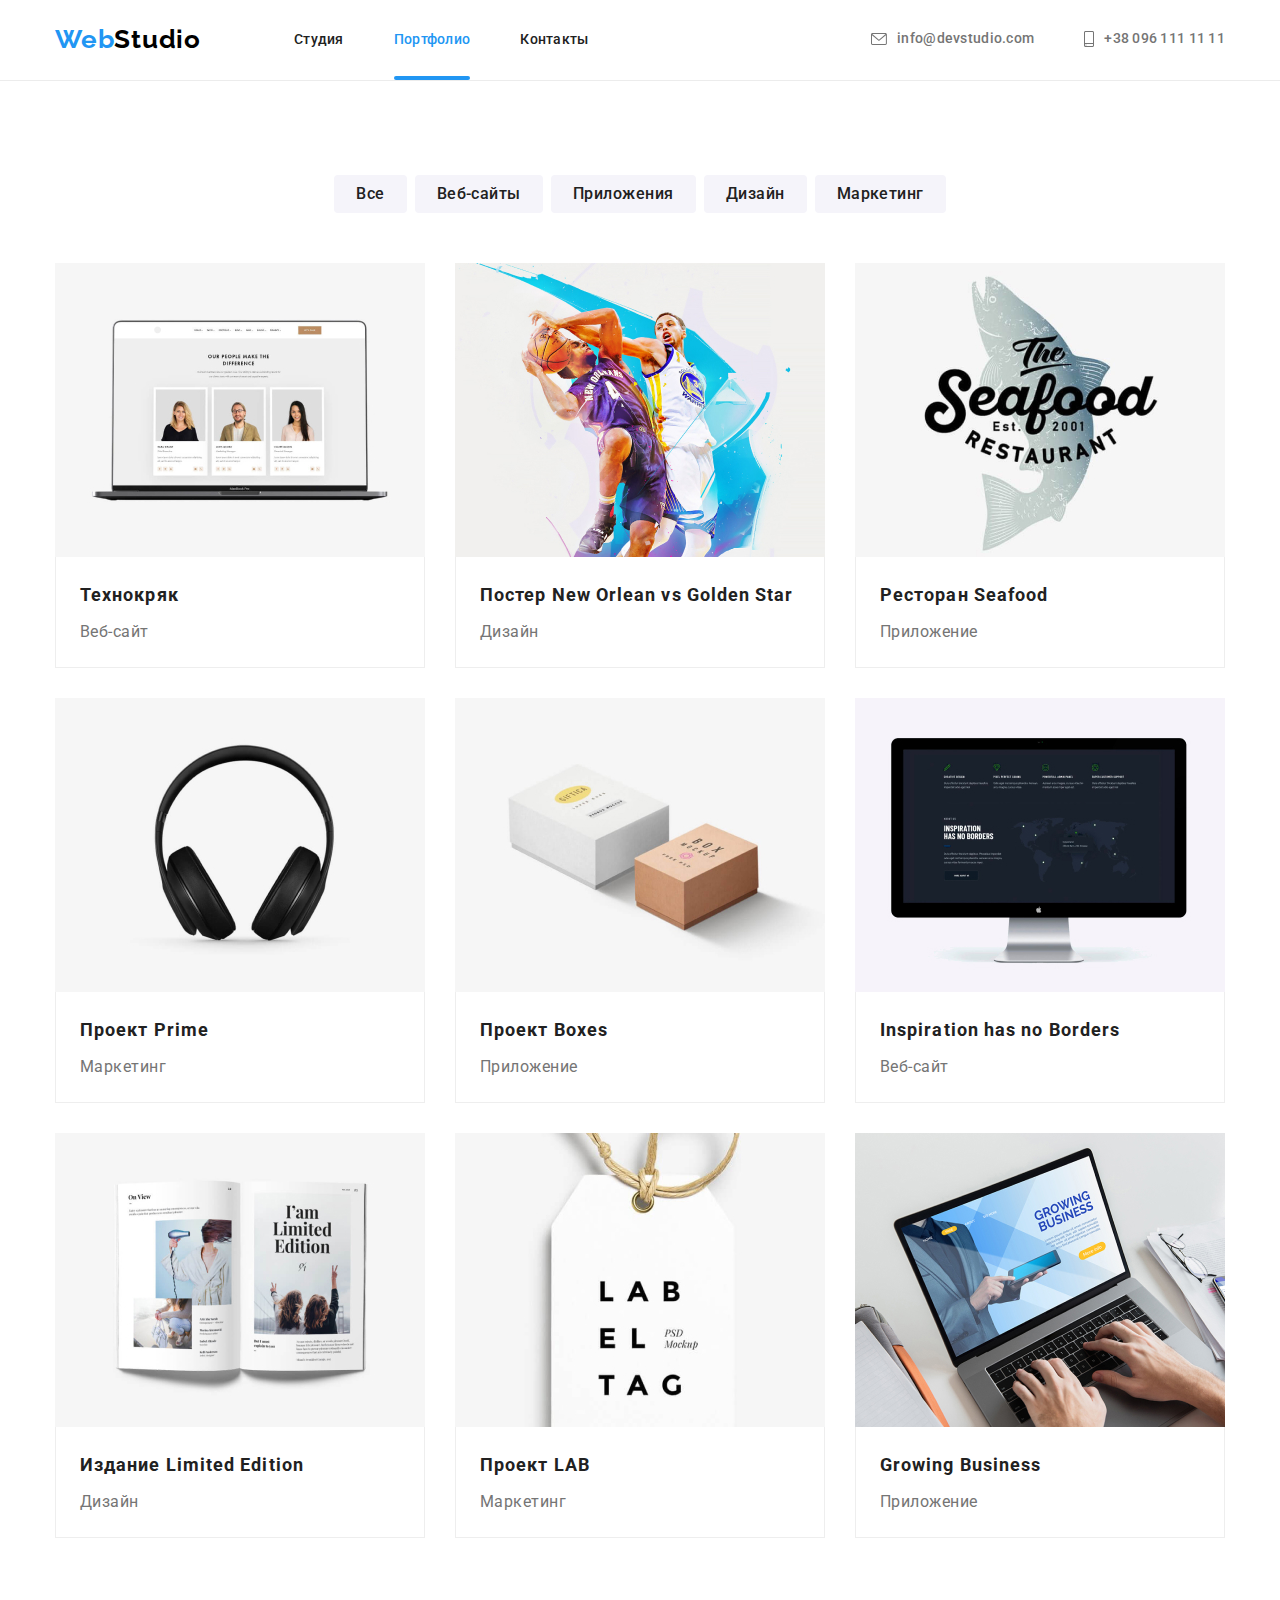
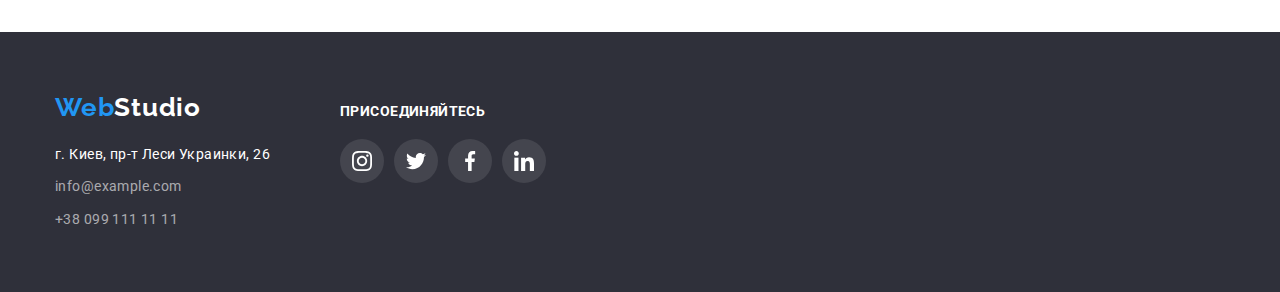
==== portfolio.html @ d4581193 "створив новий репозиторій" ====
<!DOCTYPE html>
<html lang="ru">
  <head>
    <meta charset="UTF-8" />
    <meta http-equiv="X-UA-Compatible" content="IE=edge" />
    <meta name="viewport" content="width=device-width, initial-scale=1.0" />
    <title>Портфолио</title>
    <link rel="preconnect" href="https://fonts.gstatic.com" />
    <link
      href="https://fonts.googleapis.com/css2?family=Raleway:wght@700&family=Roboto:wght@400;500;700;900&display=swap"
      rel="stylesheet"
    />
    <link
      rel="stylesheet"
      href="https://cdnjs.cloudflare.com/ajax/libs/modern-normalize/1.1.0/modern-normalize.min.css"
    />
    <link rel="stylesheet" href="./css/styles.css" />
  </head>
  <body>
    <!--HEADER-->
    <header class="header">
      <div class="container header-container">
        <nav class="nav-header">
          <a class="header-logo link" href="index.html">
            <span class="logo-accent">Web</span>Studio</a
          >
          <ul class="menu list">
            <li class="menu-item">
              <a class="menu-link link" href="index.html">Студия</a>
            </li>
            <li class="menu-item">
              <a class="menu-link current link" href="portfolio.html">Портфолио</a>
            </li>
            <li class="menu-item"><a class="menu-link link" href="">Контакты</a></li>
          </ul>
        </nav>
        <ul class="header-contacts list">
          <li class="contacts-item">
            <a class="header-contact link" href="mailto:info@devstudio.com">
              <svg class="icon-contact" width="16" height="12">
                <use href="./images/icons.svg#icon-envelope"></use>
              </svg>
              info@devstudio.com
            </a>
          </li>
          <li class="contacts-item">
            <a class="header-contact link" href="tel:+380961111111">
              <svg class="icon-contact" width="10" height="16">
                <use href="./images/icons.svg#icon-smartphone"></use>
              </svg>
              +38 096 111 11 11</a
            >
          </li>
        </ul>
      </div>
    </header>
    <main>
      <!--PORTFOLIO-->
      <section class="portfolio section">
        <div class="container">
          <h2 class="portfolio-title visually-hidden">Портфолио</h2>
          <ul class="portfolio-filter list">
            <li class="filter-item">
              <button class="filter-btn" type="button">Все</button>
            </li>
            <li class="filter-item">
              <button class="filter-btn" type="button">Веб-сайты</button>
            </li>
            <li class="filter-item">
              <button class="filter-btn" type="button">Приложения</button>
            </li>
            <li class="filter-item">
              <button class="filter-btn" type="button">Дизайн</button>
            </li>
            <li class="filter-item">
              <button class="filter-btn" type="button">Маркетинг</button>
            </li>
          </ul>
          <ul class="portfolio-list list">
            <li class="portfolio-item">
              <a href="" class="portfolio-link link">
                <div class="portfolio-img-overlay">
                  <img
                    class="portfolio-img"
                    src="./images/portfolio/img.jpg"
                    alt="Экран ноутбука"
                    width="370"
                    height="294"
                  />
                  <p class="overlay">
                    Технокряк это современная площадка распространения коронавируса. Компании
                    используют эту платформу для цифрового шпионажа и атак на защищённые сервера
                    конкурентов.
                  </p>
                </div>

                <div class="project-card">
                  <h3 class="portfolio-subtitle">Технокряк</h3>
                  <p class="portfolio-text">Веб-сайт</p>
                </div></a
              >
            </li>
            <li class="portfolio-item">
              <a href="" class="portfolio-link link">
                <div class="portfolio-img-overlay">
                  <img
                    class="portfolio-img"
                    src="./images/portfolio/img-1.jpg"
                    alt="Экран ноутбука"
                    width="370"
                    height="294"
                  />
                  <p class="overlay">
                    Технокряк это современная площадка распространения коронавируса. Компании
                    используют эту платформу для цифрового шпионажа и атак на защищённые сервера
                    конкурентов.
                  </p>
                </div>
                <div class="project-card">
                  <h3 class="portfolio-subtitle">Постер New Orlean vs Golden Star</h3>
                  <p class="portfolio-text">Дизайн</p>
                </div></a
              >
            </li>
            <li class="portfolio-item">
              <a href="" class="portfolio-link link">
                <div class="portfolio-img-overlay">
                  <img
                    class="portfolio-img"
                    src="./images/portfolio/img-2.jpg"
                    alt="Экран ноутбука"
                    width="370"
                    height="294"
                  />
                  <p class="overlay">
                    Технокряк это современная площадка распространения коронавируса. Компании
                    используют эту платформу для цифрового шпионажа и атак на защищённые сервера
                    конкурентов.
                  </p>
                </div>
                <div class="project-card">
                  <h3 class="portfolio-subtitle">Ресторан Seafood</h3>
                  <p class="portfolio-text">Приложение</p>
                </div></a
              >
            </li>
            <li class="portfolio-item">
              <a href="" class="portfolio-link link">
                <div class="portfolio-img-overlay">
                  <img
                    class="portfolio-img"
                    src="./images/portfolio/img-3.jpg"
                    alt="Экран ноутбука"
                    width="370"
                    height="294"
                  />
                  <p class="overlay">
                    Технокряк это современная площадка распространения коронавируса. Компании
                    используют эту платформу для цифрового шпионажа и атак на защищённые сервера
                    конкурентов.
                  </p>
                </div>
                <div class="project-card">
                  <h3 class="portfolio-subtitle">Проект Prime</h3>
                  <p class="portfolio-text">Маркетинг</p>
                </div></a
              >
            </li>
            <li class="portfolio-item">
              <a href="" class="portfolio-link link">
                <div class="portfolio-img-overlay">
                  <img
                    class="portfolio-img"
                    src="./images/portfolio/img-4.jpg"
                    alt="Экран ноутбука"
                    width="370"
                    height="294"
                  />
                  <p class="overlay">
                    Технокряк это современная площадка распространения коронавируса. Компании
                    используют эту платформу для цифрового шпионажа и атак на защищённые сервера
                    конкурентов.
                  </p>
                </div>
                <div class="project-card">
                  <h3 class="portfolio-subtitle">Проект Boxes</h3>
                  <p class="portfolio-text">Приложение</p>
                </div></a
              >
            </li>
            <li class="portfolio-item">
              <a href="" class="portfolio-link link">
                <div class="portfolio-img-overlay">
                  <img
                    class="portfolio-img"
                    src="./images/portfolio/img-5.jpg"
                    alt="Экран ноутбука"
                    width="370"
                    height="294"
                  />
                  <p class="overlay">
                    Технокряк это современная площадка распространения коронавируса. Компании
                    используют эту платформу для цифрового шпионажа и атак на защищённые сервера
                    конкурентов.
                  </p>
                </div>
                <div class="project-card">
                  <h3 class="portfolio-subtitle">Inspiration has no Borders</h3>
                  <p class="portfolio-text">Веб-сайт</p>
                </div></a
              >
            </li>
            <li class="portfolio-item">
              <a href="" class="portfolio-link link">
                <div class="portfolio-img-overlay">
                  <img
                    class="portfolio-img"
                    src="./images/portfolio/img-6.jpg"
                    alt="Экран ноутбука"
                    width="370"
                    height="294"
                  />
                  <p class="overlay">
                    Технокряк это современная площадка распространения коронавируса. Компании
                    используют эту платформу для цифрового шпионажа и атак на защищённые сервера
                    конкурентов.
                  </p>
                </div>
                <div class="project-card">
                  <h3 class="portfolio-subtitle">Издание Limited Edition</h3>
                  <p class="portfolio-text">Дизайн</p>
                </div></a
              >
            </li>
            <li class="portfolio-item">
              <a href="" class="portfolio-link link">
                <div class="portfolio-img-overlay">
                  <img
                    class="portfolio-img"
                    src="./images/portfolio/img-7.jpg"
                    alt="Экран ноутбука"
                    width="370"
                    height="294"
                  />
                  <p class="overlay">
                    Технокряк это современная площадка распространения коронавируса. Компании
                    используют эту платформу для цифрового шпионажа и атак на защищённые сервера
                    конкурентов.
                  </p>
                </div>
                <div class="project-card">
                  <h3 class="portfolio-subtitle">Проект LAB</h3>
                  <p class="portfolio-text">Маркетинг</p>
                </div></a
              >
            </li>
            <li class="portfolio-item">
              <a href="" class="portfolio-link link">
                <div class="portfolio-img-overlay">
                  <img
                    class="portfolio-img"
                    src="./images/portfolio/img-8.jpg"
                    alt="Экран ноутбука"
                    width="370"
                    height="294"
                  />
                  <p class="overlay">
                    Технокряк это современная площадка распространения коронавируса. Компании
                    используют эту платформу для цифрового шпионажа и атак на защищённые сервера
                    конкурентов.
                  </p>
                </div>
                <div class="project-card">
                  <h3 class="portfolio-subtitle">Growing Business</h3>
                  <p class="portfolio-text">Приложение</p>
                </div></a
              >
            </li>
          </ul>
        </div>
      </section>
    </main>

    <!--FOOTER-->
    <footer class="footer">
      <div class="container footer-container">
        <div class="footer-nav">
          <a class="footer-logo link" href="index.html">
            <span class="logo-accent">Web</span>Studio</a
          >
          <address class="footer-address">
            <ul class="footer-list list">
              <li class="footer-item">
                <a
                  class="address-link link"
                  href="https://goo.gl/maps/ND7j1SrMeyqqvY4t7"
                  target="_blank"
                  rel="noopener noreferrer"
                  >г. Киев, пр-т Леси Украинки, 26</a
                >
              </li>
              <li class="footer-item">
                <a class="footer-contact link" href="mailto:info@example.com">info@example.com</a>
              </li>
              <li class="footer-item">
                <a class="footer-contact link" href="tel:+380991111111">+38 099 111 11 11</a>
              </li>
            </ul>
          </address>
        </div>

        <div class="join">
          <p class="footer-content">Присоединяйтесь</p>
          <ul class="join-list list">
            <li class="join-item">
              <a href="" class="join-link link">
                <svg class="icon-join" width="20" height="20">
                  <use href="./images/icons.svg#icon-instagram"></use>
                </svg>
              </a>
            </li>
            <li class="join-item">
              <a href="" class="join-link link">
                <svg class="icon-join" width="20" height="20">
                  <use href="./images/icons.svg#icon-twitter"></use>
                </svg>
              </a>
            </li>
            <li class="join-item">
              <a href="" class="join-link link">
                <svg class="icon-join" width="20" height="20">
                  <use href="./images/icons.svg#icon-facebook"></use>
                </svg>
              </a>
            </li>
            <li class="join-item">
              <a href="" class="join-link link">
                <svg class="icon-join" width="20" height="20">
                  <use href="./images/icons.svg#icon-linkedin"></use>
                </svg>
              </a>
            </li>
          </ul>
        </div>
      </div>
    </footer>
  </body>
</html>
---- css/styles.css ----
:root {
  --accent-color: #2196f3;
  --main-color: #212121;
  --second-color: #757575;
  --third-color: #ffffff;
  --background-color: #c4c4c4;
  --footer-color: #2f303a;
  --logo-color: #000000;
  --button-color: #188ce8;
  --icons-color: #afb1b8;
  --social-color: rgba(255, 255, 255, 0.1);
  --contacts-color: rgba(255, 255, 255, 0.6);
  --gradient-color: rgba(47, 48, 58, 0.4);
  --activity-color: rgba(47, 48, 58, 0.8);
  --backdrop-color: rgba(0, 0, 0, 0.2);
  --container-color: #f5f4fa;
  --overlay--color: rgba(33, 150, 243, 0.9);
  --card-shadow: 0px 1px 3px rgba(0, 0, 0, 0.12), 0px 1px 1px rgba(0, 0, 0, 0.14),
    0px 2px 1px rgba(0, 0, 0, 0.2);
  --btn-shadow: 0px 3px 1px rgba(0, 0, 0, 0.1), 0px 1px 2px rgba(0, 0, 0, 0.08),
    0px 2px 2px rgba(0, 0, 0, 0.12);
  --portfolio-shadow: 0px 1px 1px rgba(0, 0, 0, 0.12), 0px 4px 4px rgba(0, 0, 0, 0.06),
    1px 4px 6px rgba(0, 0, 0, 0.16);
}
.list {
  list-style: none;
}
.link {
  text-decoration: none;
}
body {
  font-family: 'Roboto', sans-serif;
  color: var(--main-color);
}
h1,
h2,
h3,
p,
ul {
  margin-top: 0px;
  margin-bottom: 0px;
}
ul {
  padding-left: 0px;
}
img {
  display: block;
  max-width: 100%;
  height: auto;
}

.container {
  width: 1200px;
  margin-left: auto;
  margin-right: auto;
  padding-left: 15px;
  padding-right: 15px;
}

.visually-hidden {
  position: absolute;
  clip: rect(0 0 0 0);
  width: 1px;
  height: 1px;
  margin: -1px;
}
.section {
  padding-top: 94px;
  padding-bottom: 94px;
}

/*=======HEADER=========*/
.header-container {
  display: flex;
  align-items: center;
  justify-content: space-between;
}
.header {
  padding-top: 24px;
  padding-bottom: 25px;
  border-bottom: 1px solid #ececec;
}
.nav-header {
  display: flex;
  align-items: center;
}
.menu {
  display: flex;
  align-items: center;
}

.menu-item:not(:last-child) {
  margin-right: 50px;
}
.header-contacts {
  display: flex;
  align-items: center;
}
.logo-accent {
  font-family: 'Raleway', sans-serif;
  font-weight: 700;
  font-size: 26px;
  line-height: 1.19;
  letter-spacing: 0.03em;
  color: var(--accent-color);
}
.header-logo {
  font-family: 'Raleway', sans-serif;
  font-weight: 700;
  font-size: 26px;
  line-height: 1.19;
  letter-spacing: 0.03em;
  color: var(--logo-color);
  margin-right: 93px;
}

.menu-link {
  position: relative;
  font-weight: 500;
  font-size: 14px;
  line-height: 1.14;
  letter-spacing: 0.02em;
  color: var(--main-color);
  transition: color 250ms cubic-bezier(0.4, 0, 0.2, 1);
}
.menu-link.current {
  color: var(--accent-color);
}
.menu-link.current::after {
  display: block;
  content: '';
  position: absolute;
  bottom: -33px;
  width: 100%;
  height: 4px;
  border-radius: 2px;
  background-color: var(--accent-color);
}

.menu-link:hover,
.menu-link:focus {
  color: var(--accent-color);
}
.header-contact {
  font-weight: 500;
  font-size: 14px;
  line-height: 1.14;
  letter-spacing: 0.02em;
  color: var(--second-color);
  display: flex;
  justify-content: center;
  align-items: center;
  transition: color 250ms cubic-bezier(0.4, 0, 0.2, 1);
}

.header-contact:hover,
.header-contact:focus {
  color: var(--accent-color);
}
.icon-contact {
  margin-right: 10px;
  display: block;
  fill: var(--second-color);
}
.header-contact:hover .icon-contact,
.header-contact:focus .icon-contact {
  fill: var(--accent-color);
}

.contacts-item:not(:last-child) {
  margin-right: 50px;
}

/*=======END HEADER=========*/
/*=======HERO=========*/
.hero {
  background-color: var(--background-color);
  text-align: center;
  padding-top: 200px;
  padding-bottom: 200px;
  max-width: 1600px;
  margin: auto;
  background-image: linear-gradient(var(--gradient-color), var(--gradient-color)),
    url(../images/hero/hero.jpg);
  background-repeat: no-repeat;
  background-position: center;
}

.title-hero {
  width: 696px;
  margin-bottom: 30px;
  margin-left: auto;
  margin-right: auto;
  font-weight: 900;
  font-size: 44px;
  line-height: 1.36;
  letter-spacing: 0.06em;
  text-transform: uppercase;
  color: var(--third-color);
}
.modal-btn {
  min-width: 200px;
  border-radius: 4px;
  padding: 10px 32px;
  border: 0px;
  font-family: 'Roboto', sans-serif;
  font-weight: 700;
  font-size: 16px;
  line-height: 1.87;
  letter-spacing: 0.06em;
  color: var(--third-color);
  cursor: pointer;
  background-color: var(--accent-color);
  transition: background-color 250ms cubic-bezier(0.4, 0, 0.2, 1);
}

.modal-btn:hover,
.modal-btn:focus {
  background-color: var(--button-color);
}
/*=======END HERO=========*/

/*=======FEATURES=========*/

.features-list {
  display: flex;
}
.features-item {
  width: 270px;
}
.features-container {
  display: flex;
  justify-content: center;
  align-items: center;
  width: 270px;
  height: 120px;
  background-color: var(--container-color);
  border-radius: 4px;
  margin-bottom: 30px;
}
.features-item:not(:last-child) {
  margin-right: 30px;
}
.features-subtitle {
  margin-bottom: 10px;
  font-weight: 700;
  font-size: 14px;
  line-height: 1.14;
  letter-spacing: 0.03em;
  text-transform: uppercase;
}
.features-content {
  font-size: 14px;
  line-height: 1.71;
  letter-spacing: 0.03em;
  color: var(--second-color);
}
/*=======END FEATURES=========*/

/*=======WHAT ARE WE DOING=========*/
.activity {
  padding-bottom: 94px;
}
.activity-item {
  position: relative;
  width: 370px;
}

.activity-title {
  font-weight: 700;
  font-size: 36px;
  line-height: 1.16;
  letter-spacing: 0.03em;
  text-align: center;
  margin-bottom: 50px;
}
.activity-list {
  display: flex;
  justify-content: space-between;
}
.activity-content {
  font-weight: bold;
  font-size: 14px;
  line-height: 16px;
  text-align: center;
  letter-spacing: 0.03em;
  text-transform: uppercase;
  color: var(--third-color);
}
.activity-container {
  position: absolute;
  transform: translateY(-100%);
  display: flex;
  align-items: center;
  justify-content: center;
  width: 100%;
  height: 70px;
  background-color: var(--activity-color);
}
/*=======END WHAT ARE WE DOING=========*/

/*=======OUR TEAM=========*/
.team {
  background-color: #f5f4fa;
}

.team-title {
  font-weight: 700;
  font-size: 36px;
  line-height: 1.16;
  letter-spacing: 0.03em;
  text-align: center;
  margin-bottom: 50px;
}
.team-list {
  display: flex;
  margin-top: -30px;
  margin-left: -30px;
  flex-wrap: wrap;
}
.team-item {
  width: 270px;
  margin-top: 30px;
  margin-left: 30px;
}
.team-card {
  box-shadow: var(--card-shadow);
  border-radius: 0px 0px 4px 4px;
  padding-top: 30px;
  padding-bottom: 30px;
}
.team-subtitle {
  font-weight: 500;
  font-size: 16px;
  line-height: 1.18;
  letter-spacing: 0.03em;
  text-align: center;
  margin-bottom: 10px;
}
.team-content {
  font-size: 16px;
  line-height: 1.18;
  letter-spacing: 0.03em;
  color: var(--second-color);
  text-align: center;
  margin-bottom: 16px;
}
.social-list {
  display: flex;
  justify-content: center;
}
.social-link {
  display: flex;
  justify-content: center;
  align-items: center;
  width: 44px;
  height: 44px;
  border-radius: 50%;
  fill: var(--icons-color);
  transition: fill 250ms cubic-bezier(0.4, 0, 0.2, 1),
    background-color 250ms cubic-bezier(0.4, 0, 0.2, 1);
}
.social-item:not(:last-child) {
  margin-right: 10px;
}
.social-link:hover,
.social-link:focus {
  background-color: var(--accent-color);
  fill: var(--third-color);
}
/*=======END OUR TEAM=========*/
/*=======CUSTOMERS=======*/
.customers-title {
  font-weight: 700;
  font-size: 36px;
  line-height: 42px;
  text-align: center;
  letter-spacing: 0.03em;
  margin-bottom: 50px;
}
.customers-list {
  display: flex;
  justify-content: space-between;
}
.customers-item {
  width: 170px;
  height: 92px;
}
.customers-link {
  display: flex;
  justify-content: center;
  align-items: center;
  width: 100%;
  height: 100%;
  border: var(--icons-color) 1px solid;
  border-radius: 4px;
  transition: border-color 250ms cubic-bezier(0.4, 0, 0.2, 1);
}

.customers-link:hover,
.customers-link:focus {
  fill: var(--accent-color);
  border-color: var(--accent-color);
}
.icon-customers {
  fill: var(--icons-color);
  transition: fill 250ms cubic-bezier(0.4, 0, 0.2, 1);
}
.customers-link:hover .icon-customers,
.customers-link:focus .icon-customers {
  fill: var(--accent-color);
}
/*=======END CUSTOMERS=======*/
/*=======FOOTER=========*/
.footer {
  background-color: var(--footer-color);
  padding-top: 60px;
  padding-bottom: 60px;
}

.footer-logo {
  display: inline-block;
  font-family: 'Raleway', sans-serif;
  font-weight: 700;
  font-size: 26px;
  line-height: 1.19;
  letter-spacing: 0.03em;
  color: var(--third-color);
  margin-bottom: 20px;
}
.footer-item:not(:last-child) {
  margin-bottom: 9px;
}
.address-link {
  display: inline-block;
  font-style: normal;
  font-weight: 400;
  font-size: 14px;
  line-height: 1.71;
  letter-spacing: 0.03em;
  color: var(--third-color);
  transition: color 250ms cubic-bezier(0.4, 0, 0.2, 1);
}
.address-link:hover,
.address-link:focus {
  color: var(--accent-color);
}
.footer-contact {
  display: inline-block;
  font-style: normal;
  font-weight: 400;
  font-size: 14px;
  line-height: 1.71;
  letter-spacing: 0.03em;
  color: var(--contacts-color);
  transition: color 250ms cubic-bezier(0.4, 0, 0.2, 1);
}
.footer-contact:hover,
.footer-contact:focus {
  color: var(--accent-color);
}
.footer-content {
  font-weight: bold;
  font-size: 14px;
  line-height: 16px;
  letter-spacing: 0.03em;
  text-transform: uppercase;
  color: var(--third-color);
  margin-bottom: 20px;
}
.footer-container {
  display: flex;
  align-items: baseline;
}

.join-list {
  display: flex;
}
.footer-nav {
  margin-right: 70px;
}
.icon-join {
  fill: var(--third-color);
}
.join-link {
  display: flex;
  justify-content: center;
  align-items: center;
  border-radius: 50%;
  width: 44px;
  height: 44px;
  background-color: var(--social-color);
  transition: background-color 250ms cubic-bezier(0.4, 0, 0.2, 1);
}
.join-link:hover,
.join-link:focus {
  background-color: var(--accent-color);
}
.join-item:not(:last-child) {
  margin-right: 10px;
}
/*=======END FOOTER=========*/
/*=======PORTFOLIO=========*/
.portfolio-filter {
  display: flex;
  margin-bottom: 50px;
  justify-content: center;
}
.filter-item:not(:last-child) {
  margin-right: 8px;
}
.filter-btn {
  padding: 6px 22px;
  font-weight: 500;
  font-size: 16px;
  line-height: 1.62;
  letter-spacing: 0.03em;
  cursor: pointer;
  border-radius: 4px;
  background-color: #f5f4fa;
  color: var(--main-color);
  border: none;
  transition: color 250ms cubic-bezier(0.4, 0, 0.2, 1),
    background-color 250ms cubic-bezier(0.4, 0, 0.2, 1),
    box-shadow 250ms cubic-bezier(0.4, 0, 0.2, 1);
}
.filter-btn:hover,
.filter-btn:focus {
  color: var(--third-color);
  background-color: var(--accent-color);
  box-shadow: var(--btn-shadow);
}
.portfolio-list {
  display: flex;
  flex-wrap: wrap;
  margin-top: -30px;
  margin-left: -30px;
}
.portfolio-item {
  width: 370px;
  margin-top: 30px;
  margin-left: 30px;
}
.portfolio-img-overlay {
  position: relative;
  overflow: hidden;
}
.overlay {
  font-size: 18px;
  line-height: 28px;
  letter-spacing: 0.03em;
  color: var(--third-color);
  background-color: var(--overlay--color);
  padding: 63px 24px;
  position: absolute;
  overflow: auto;
  top: 0;
  left: 0;
  width: 100%;
  height: 100%;
  transform: translateY(100%);
  transition: transform 250ms cubic-bezier(0.4, 0, 0.2, 1);
}
.portfolio-link {
  display: block;
  text-decoration: none;
  color: inherit;
  transition: box-shadow 250ms cubic-bezier(0.4, 0, 0.2, 1);
}
.portfolio-link:hover,
.portfolio-link:focus {
  box-shadow: var(--portfolio-shadow);
}
.portfolio-link:hover .overlay,
.portfolio-link:focus .overlay {
  transform: translateY(0);
}
.project-card {
  padding: 20px 24px;
  border: 1px solid #eeeeee;
  border-top: none;
}
.portfolio-subtitle {
  font-weight: 700;
  font-size: 18px;
  line-height: 2;
  letter-spacing: 0.06em;
  margin-bottom: 4px;
}
.portfolio-text {
  font-size: 16px;
  line-height: 1.87;
  letter-spacing: 0.03em;
  color: var(--second-color);
}

/*=======END PORTFOLIO=========*/

.backdrop {
  position: fixed;
  top: 0;
  left: 0;
  width: 100vw;
  height: 100vh;
  background-color: var(--backdrop-color);
  transition: opacity 250ms linear, visibility 250ms linear;
}

.modal {
  position: absolute;
  left: 50%;
  top: 50%;
  width: 528px;
  height: 581px;
  background-color: var(--third-color);
  transform: translate(-50%, -50%);
}
.close-btn {
  position: absolute;
  top: 8px;
  right: 8px;
  display: flex;
  justify-content: center;
  align-items: center;
  width: 30px;
  height: 30px;
  border-radius: 50%;
  border: 1px solid rgba(0, 0, 0, 0.1);
  background-color: var(--third-color);
  cursor: pointer;
  padding: 0;
}

.is-hidden {
  opacity: 0;
  visibility: hidden;
  pointer-events: none;
}
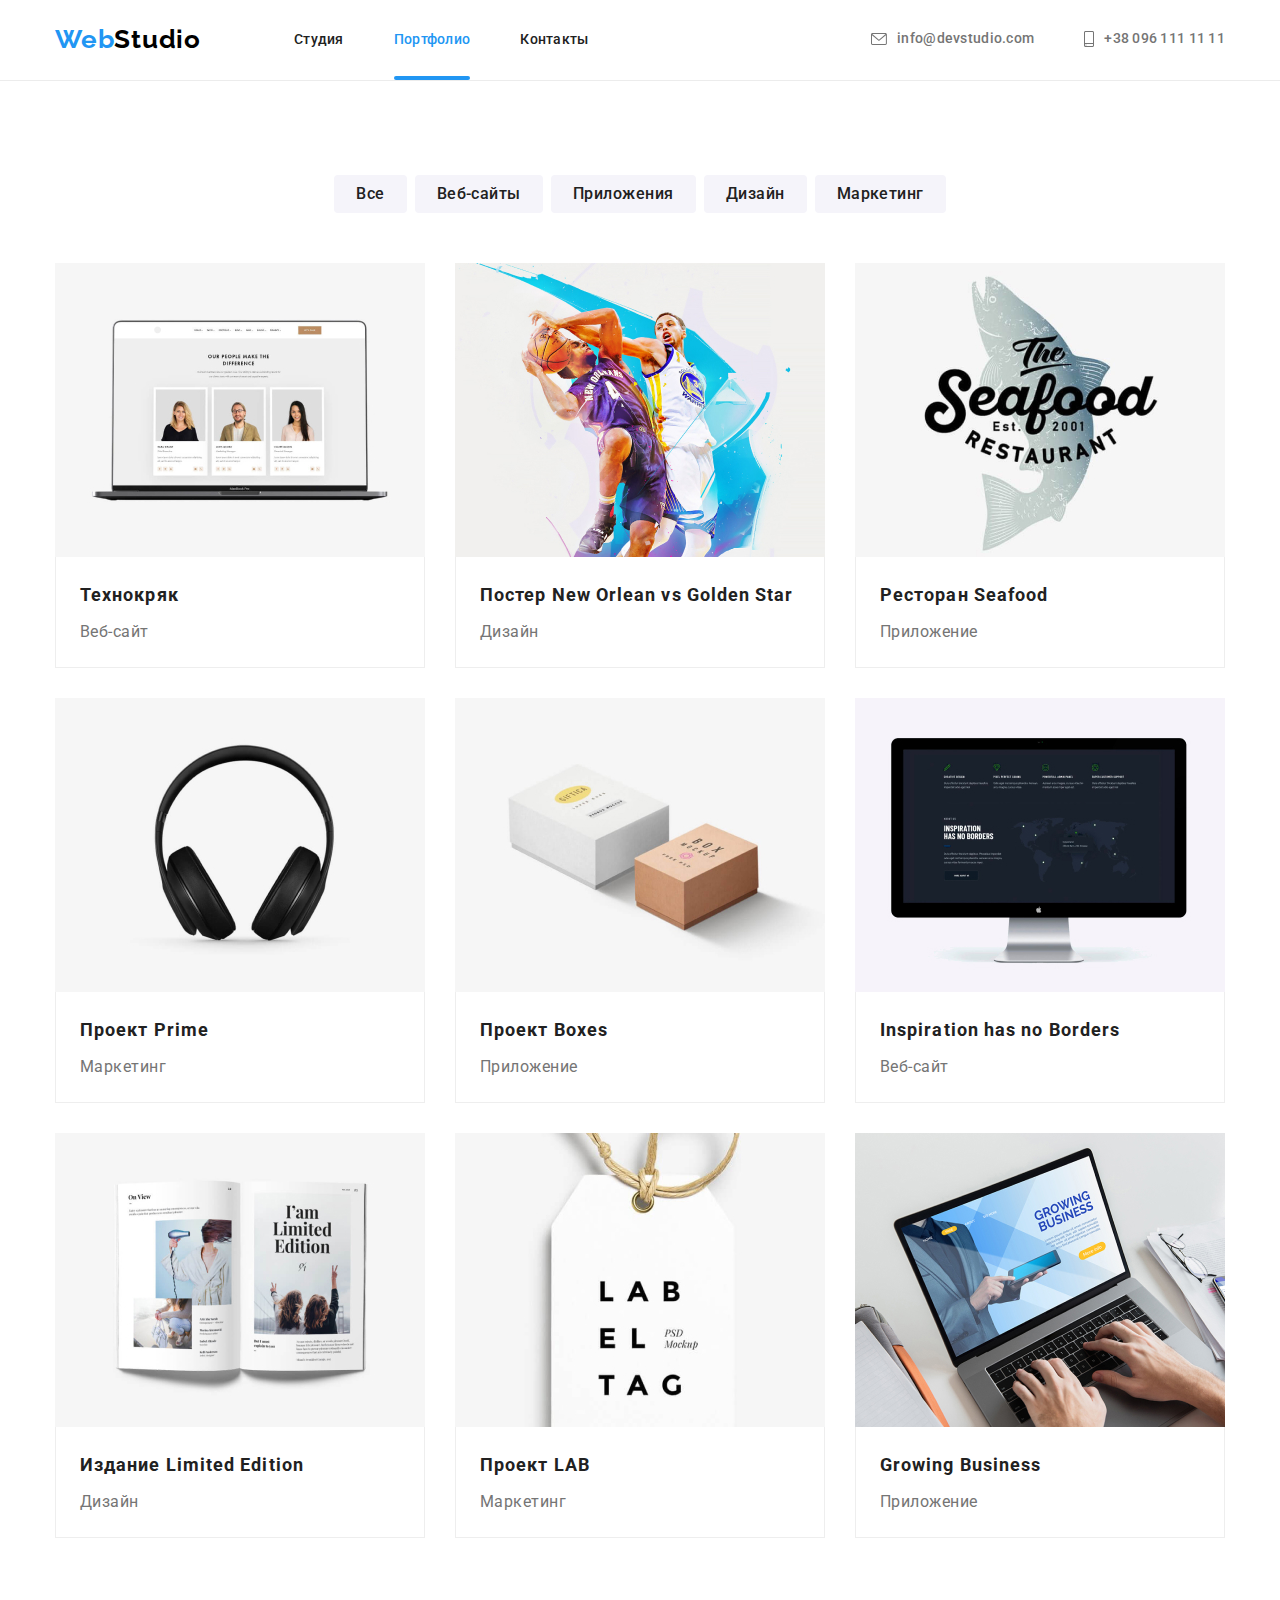
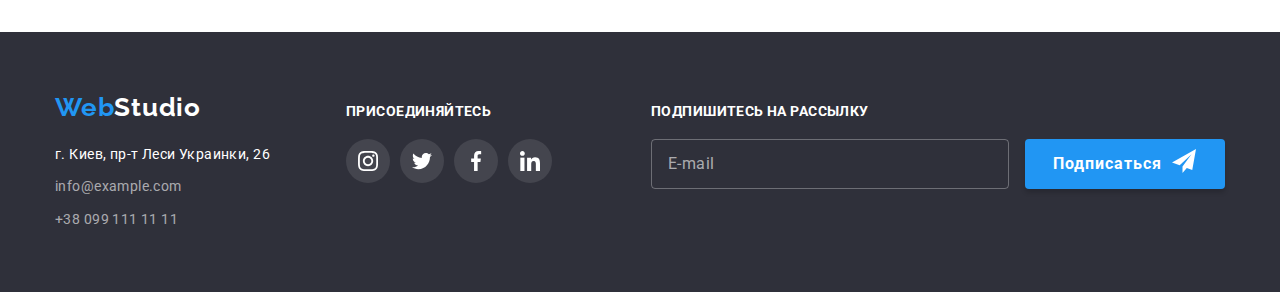
==== commit 1ce95072: "закінчи 6 ДЗ" ====
--- a/portfolio.html
+++ b/portfolio.html
@@ -342,6 +342,11 @@
             </li>
           </ul>
         </div>
+        <form action="#" class="footer-form">
+          <p class="footer-form-text">Подпишитесь на рассылку</p>
+          <input type="email" class="footer-input" placeholder="E-mail" required />
+          <button type="submit" class="footer-btn">Подписаться</button>
+        </form>
       </div>
     </footer>
   </body>
--- a/css/styles.css
+++ b/css/styles.css
@@ -14,7 +14,7 @@
   --activity-color: rgba(47, 48, 58, 0.8);
   --backdrop-color: rgba(0, 0, 0, 0.2);
   --container-color: #f5f4fa;
-  --overlay--color: rgba(33, 150, 243, 0.9);
+  --overlay-color: rgba(33, 150, 243, 0.9);
   --card-shadow: 0px 1px 3px rgba(0, 0, 0, 0.12), 0px 1px 1px rgba(0, 0, 0, 0.14),
     0px 2px 1px rgba(0, 0, 0, 0.2);
   --btn-shadow: 0px 3px 1px rgba(0, 0, 0, 0.1), 0px 1px 2px rgba(0, 0, 0, 0.08),
@@ -471,6 +471,7 @@
 .footer-container {
   display: flex;
   align-items: baseline;
+  justify-content: space-between;
 }
 
 .join-list {
@@ -499,6 +500,60 @@
 .join-item:not(:last-child) {
   margin-right: 10px;
 }
+.footer-form {
+  margin-left: 93px;
+}
+.footer-form-text {
+  font-weight: bold;
+  font-size: 14px;
+  line-height: 16px;
+  letter-spacing: 0.03em;
+  text-transform: uppercase;
+  color: var(--third-color);
+  margin-bottom: 20px;
+}
+.footer-input {
+  width: 358px;
+  height: 50px;
+  border: 1px solid rgba(255, 255, 255, 0.3);
+  border-radius: 4px;
+  background-color: inherit;
+  padding-left: 16px;
+  color: var(--third-color);
+  outline: none;
+  margin-right: 12px;
+}
+.footer-input::placeholder {
+  font-size: 16px;
+  line-height: 20px;
+  align-items: center;
+  letter-spacing: 0.03em;
+  color: var(--contacts-color);
+}
+
+.footer-btn {
+  display: inline-flex;
+  min-width: 200px;
+  background: var(--accent-color);
+  box-shadow: 0px 4px 4px rgba(0, 0, 0, 0.15);
+  border-radius: 4px;
+  border: 0px;
+  color: var(--third-color);
+  font-weight: bold;
+  font-size: 16px;
+  line-height: 30px;
+  text-align: center;
+  letter-spacing: 0.06em;
+  cursor: pointer;
+  padding: 10px 28px;
+}
+.footer-btn::after {
+  content: '';
+  margin-left: 10px;
+  width: 24px;
+  height: 24px;
+  background-image: url(../images/send.svg);
+}
 /*=======END FOOTER=========*/
 /*=======PORTFOLIO=========*/
 .portfolio-filter {
@@ -506,6 +561,7 @@
   margin-bottom: 50px;
   justify-content: center;
 }
+
 .filter-item:not(:last-child) {
   margin-right: 8px;
 }
@@ -550,7 +606,7 @@
   line-height: 28px;
   letter-spacing: 0.03em;
   color: var(--third-color);
-  background-color: var(--overlay--color);
+  background-color: var(--overlay-color);
   padding: 63px 24px;
   position: absolute;
   overflow: auto;
@@ -614,6 +670,7 @@
   height: 581px;
   background-color: var(--third-color);
   transform: translate(-50%, -50%);
+  padding: 40px;
 }
 .close-btn {
   position: absolute;
@@ -629,6 +686,11 @@
   background-color: var(--third-color);
   cursor: pointer;
   padding: 0;
+  transition: fill 250ms cubic-bezier(0.4, 0, 0.2, 1);
+}
+.close-btn:hover,
+.close-btn:focus {
+  fill: var(--accent-color);
 }
 
 .is-hidden {
@@ -636,3 +698,130 @@
   visibility: hidden;
   pointer-events: none;
 }
+.modal-form {
+  display: flex;
+  flex-direction: column;
+}
+.modal-head {
+  font-weight: 700;
+  font-size: 20px;
+  line-height: 23px;
+  text-align: center;
+  letter-spacing: 0.03em;
+  margin-bottom: 12px;
+}
+.modal-field {
+  font-size: 12px;
+  line-height: 14px;
+  letter-spacing: 0.01em;
+  color: var(--second-color);
+  margin-bottom: 10px;
+}
+.modal-field-message {
+  font-size: 12px;
+  line-height: 14px;
+  letter-spacing: 0.01em;
+  color: var(--second-color);
+}
+.modal-input-container {
+  position: relative;
+  display: block;
+  margin-top: 4px;
+}
+
+.modal-input {
+  width: 100%;
+  height: 40px;
+  border: 1px solid rgba(33, 33, 33, 0.2);
+  border-radius: 4px;
+  padding-left: 42px;
+  transition: border-color 250ms cubic-bezier(0.4, 0, 0.2, 1);
+}
+.modal-input:focus {
+  outline: none;
+  border-color: var(--accent-color);
+}
+.modal-input:focus ~ .icon-modal-form {
+  fill: var(--accent-color);
+}
+.icon-modal-form {
+  position: absolute;
+  top: 50%;
+  left: 12px;
+  transform: translateY(-50%);
+  transition: fill 250ms cubic-bezier(0.4, 0, 0.2, 1);
+}
+
+.modal-message {
+  width: 100%;
+  height: 120px;
+  margin-top: 4px;
+  border: 1px solid rgba(33, 33, 33, 0.2);
+  border-radius: 4px;
+  transition: border-color 250ms cubic-bezier(0.4, 0, 0.2, 1);
+  padding: 12px 16px;
+  resize: none;
+}
+.modal-message::placeholder {
+  font-size: 14px;
+  line-height: 16px;
+  letter-spacing: 0.01em;
+  color: rgba(117, 117, 117, 0.5);
+}
+.modal-message:focus {
+  outline: none;
+  border-color: var(--accent-color);
+}
+
+.modal-checkbox-label::before {
+  display: inline-block;
+  content: '';
+  width: 16px;
+  height: 15px;
+  background-image: url(../images/vector.svg);
+  margin-right: 8px;
+}
+.modal-checkbox:checked ~ .modal-checkbox-label::before {
+  display: inline-block;
+  content: '';
+  width: 16px;
+  height: 15px;
+  background-image: url(../images/check.svg);
+}
+
+.modal-checkbox-label {
+  display: flex;
+  align-items: center;
+  font-size: 14px;
+  line-height: 24px;
+  letter-spacing: 0.03em;
+  color: var(--second-color);
+  margin-top: 20px;
+  margin-bottom: 30px;
+}
+.modal-label-link {
+  color: var(--accent-color);
+}
+.modal-form-btn {
+  align-self: center;
+  min-width: 200px;
+  border: 0px;
+  padding: 10px 55px;
+  background-color: var(--accent-color);
+  box-shadow: 0px 4px 4px rgba(0, 0, 0, 0.15);
+  border-radius: 4px;
+  font-family: Roboto;
+  font-weight: bold;
+  font-size: 16px;
+  line-height: 30px;
+  text-align: center;
+  letter-spacing: 0.06em;
+  color: var(--third-color);
+  transition: background-color 250ms cubic-bezier(0.4, 0, 0.2, 1);
+  cursor: pointer;
+}
+
+.modal-form-btn:hover,
+.modal-form-btn:focus {
+  background-color: var(--button-color);
+}
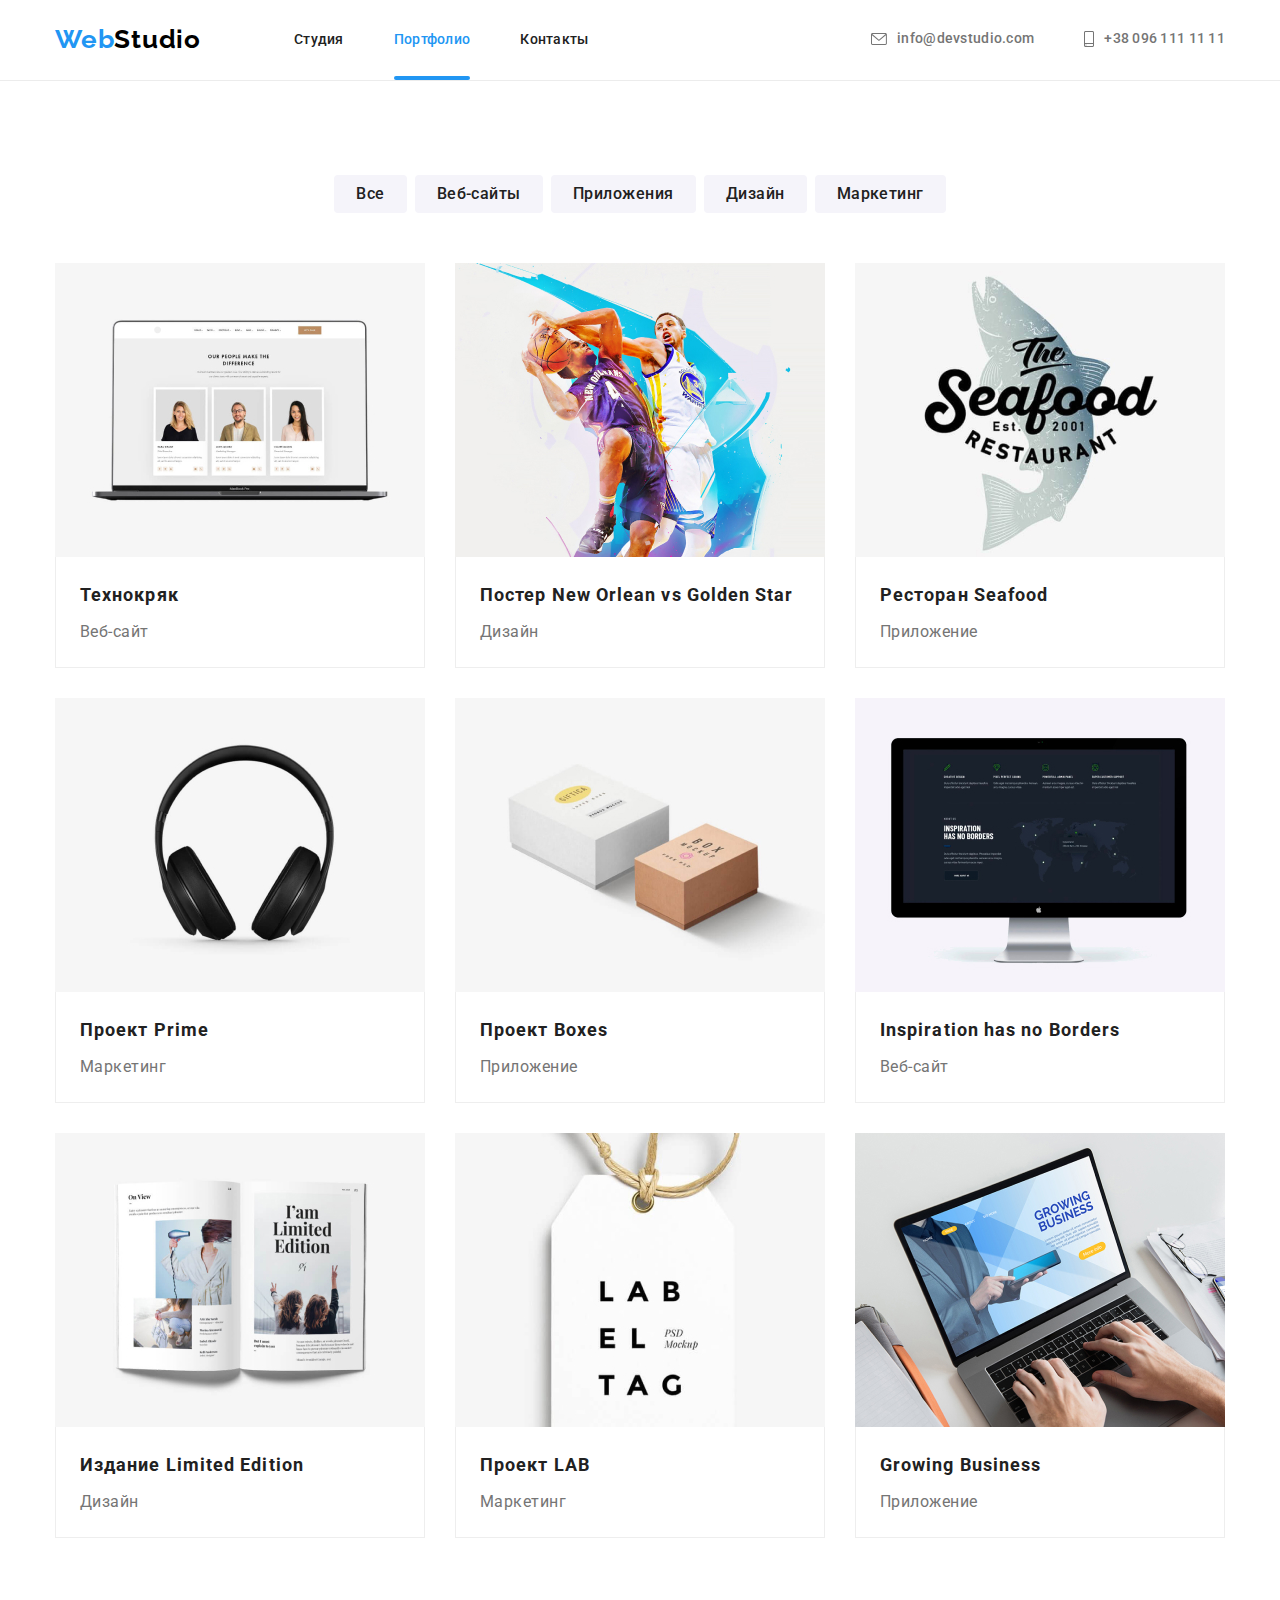
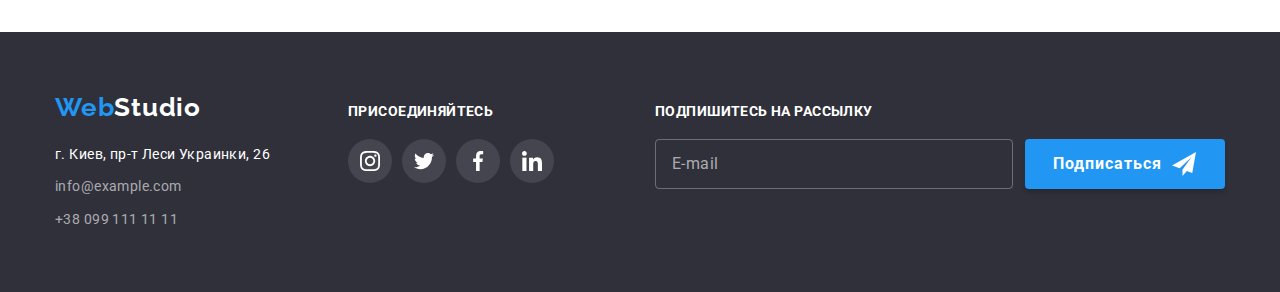
==== commit c992c692: "підправив футер" ====
--- a/portfolio.html
+++ b/portfolio.html
@@ -344,8 +344,16 @@
         </div>
         <form action="#" class="footer-form">
           <p class="footer-form-text">Подпишитесь на рассылку</p>
-          <input type="email" class="footer-input" placeholder="E-mail" required />
-          <button type="submit" class="footer-btn">Подписаться</button>
+          <div class="footer-form-container">
+            <input
+              type="email"
+              class="footer-input"
+              placeholder="E-mail"
+              name="user-mail"
+              required
+            />
+            <button type="submit" class="footer-btn">Подписаться</button>
+          </div>
         </form>
       </div>
     </footer>
--- a/css/styles.css
+++ b/css/styles.css
@@ -512,6 +512,10 @@
   color: var(--third-color);
   margin-bottom: 20px;
 }
+.footer-form-container {
+  display: flex;
+  align-items: center;
+}
 .footer-input {
   width: 358px;
   height: 50px;
@@ -532,7 +536,8 @@
 }
 
 .footer-btn {
-  display: inline-flex;
+  display: flex;
+  align-items: center;
   min-width: 200px;
   background: var(--accent-color);
   box-shadow: 0px 4px 4px rgba(0, 0, 0, 0.15);
@@ -792,6 +797,7 @@
 .modal-checkbox-label {
   display: flex;
   align-items: center;
+  justify-content: center;
   font-size: 14px;
   line-height: 24px;
   letter-spacing: 0.03em;
